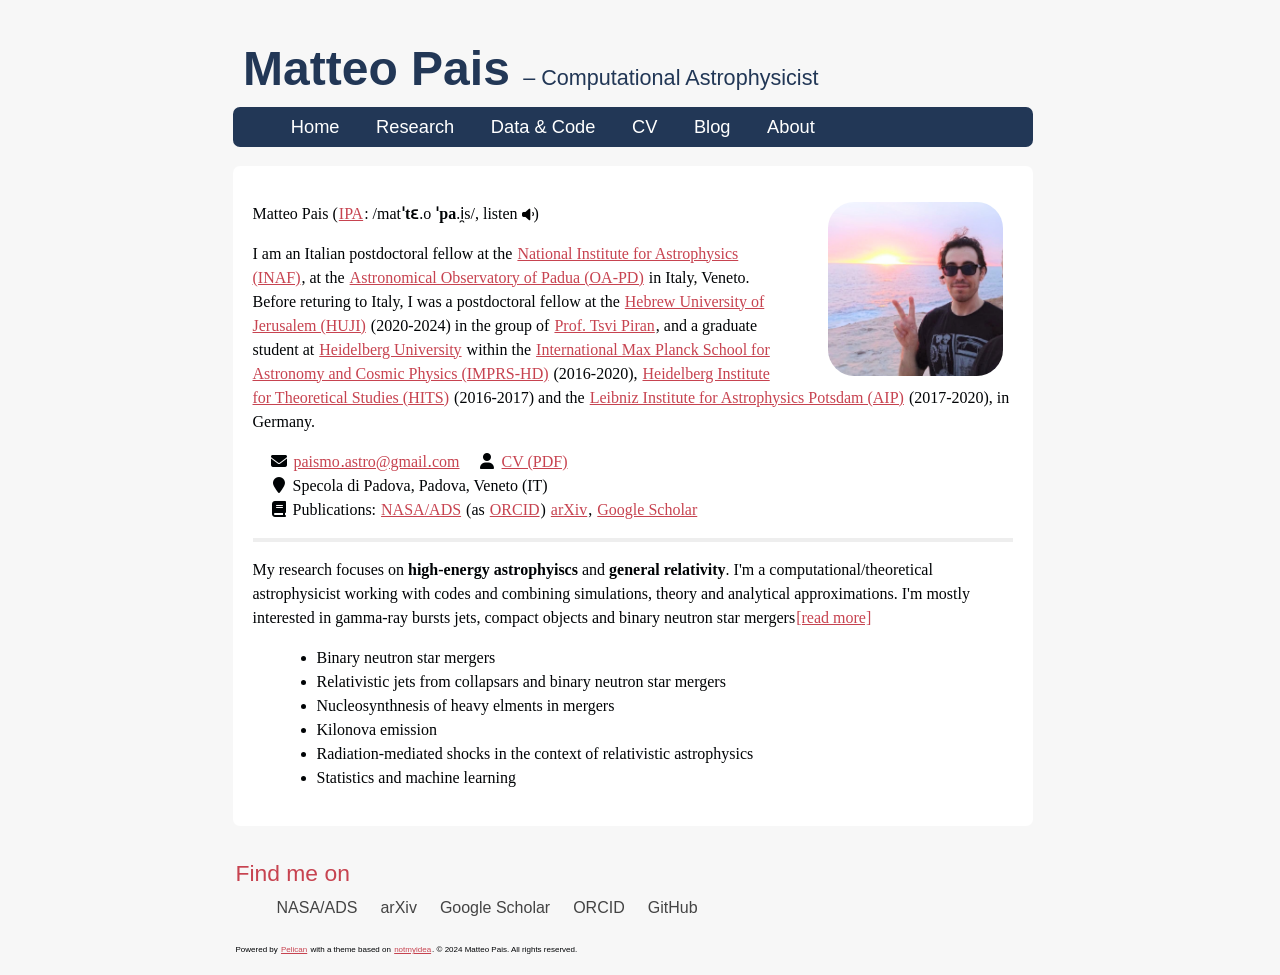
==== index.html @ 0a8ade3f "Update index.html" ====
<!DOCTYPE html>
<html lang="en">
<head>
        <meta charset="utf-8" />
        <meta name="viewport" content="width=device-width, initial-scale=1.0" />
        <meta name="generator" content="Pelican" />
        <meta name="title" content="Matteo Pais" />
        <meta name="description" content="Matteo Pais – Computational Astrophysicist" />
        <meta name="og:site_name" content="Matteo Pais" />
        <meta name="og:title" content="Matteo Pais" />
        <meta name="og:description" content="Computational Astrophysicist" />
        <meta name="og:image" content="/images/profile.jpg" />
        <meta name="og:url" content="https://metatapios.github.io/" />
        <link rel="stylesheet" href="main.css" />
</head>

<body id="index" class="home">
        <header id="banner" class="body">
                <h1><a href="/">Matteo Pais <strong>– Computational Astrophysicist</strong></a></h1>
                <nav><ul>
                    <li><a href="/">Home</a></li>
                    <li><a href="/research">Research</a></li>
                    <li><a href="/data-code">Data & Code</a></li>
                    <li><a href="/cv">CV</a></li>
                    <li><a href="/archives">Blog</a></li>
                    <li><a href="/personal">About</a></li>
                </ul></nav>
        </header><!-- /#banner -->
<section id="content" class="body">
    <!-- <h1 class="entry-title">Matteo Pais' Homepage</h1> -->
    
    <p><img alt="Photo" src="me.jpg" width="23%" style="float:right;margin-left:40px;margin-right:10px;border-radius:15%;"></p>
<script>
function playMusic(){
  var music = new Audio('matteo.mp3');
  music.play();
}
</script>

<p>Matteo Pais (<a href="https://en.wikipedia.org/wiki/International_Phonetic_Alphabet">IPA</a>: /mat<strong>ˈtɛ</strong>.o <strong>ˈpa</strong>.i̯s/, listen <button onclick=playMusic() style="padding:0;border:none;background-color:transparent;"><i class="fa-solid fa-volume-low"></i></button>) </p>
<p>I am an Italian postdoctoral fellow at the <a href="https://www.inaf.it/">National Institute for Astrophysics (INAF)</a>, at the <a href="https://www.oapd.inaf.it/">Astronomical Observatory of Padua (OA-PD)</a>
in Italy, Veneto.
Before returing to Italy, I was a postdoctoral fellow at the <a href="https://phys.huji.ac.il/astrophysics-and-relativity">Hebrew University of Jerusalem (HUJI)</a> (2020-2024) in the group of <a href=https://tsvipiran.huji.ac.il/jtf-grbs-and-life>Prof. Tsvi Piran</a>,
and a graduate student at <a href="https://www.uni-heidelberg.de/en">Heidelberg University</a> within the <a href="https://www.imprs-hd.mpg.de/">International Max Planck School for Astronomy and Cosmic Physics (IMPRS-HD)</a> (2016-2020), 
<a href="https://www.h-its.org/">Heidelberg Institute for Theoretical Studies (HITS)</a> (2016-2017) and the <a href="https://www.aip.de/en">Leibniz Institute for Astrophysics Potsdam (AIP)</a> (2017-2020), in Germany.</p>
<p style="margin-left:1em"><i class="fa-solid fa-fw fa-envelope"></i>
    <a href="mailto:paismo&#x2024;astro&#x40;gmail&#x2024;com">paismo&#x2024;astro&#x40;gmail&#x2024;com</a> &ensp;
<i class="fa-solid fa-fw fa-user"></i> <a href="files/CV.pdf">CV (PDF)</a> <br>
<i class="fa-solid fa-fw fa-map-marker"></i>
    Specola di Padova, Padova, Veneto (IT) <br>
<i class="fa-solid fa-fw fa-book"></i>
    Publications:
      <a href="https://ui.adsabs.harvard.edu/search/fq=%7B!type%3Daqp%20v%3D%24fq_database%7D&fq_database=(database%3Aastronomy%20OR%20database%3Aphysics)&p_=0&q=%3Dauthor%3A%22Pais%2C%20Matteo%22%20OR%20%3Dauthor%3A%22Pais%2C%20M%22%20year%3A2018-&sort=date%20desc%2C%20bibcode%20desc">NASA/ADS</a>
      (as <a href="https://ui.adsabs.harvard.edu/search/p_=0&q=orcid%3A0000-0002-4243-3889&sort=date%20desc%2C%20bibcode%20desc">ORCID</a>)
      <a href="https://arxiv.org/search/?query=matteo+pais&searchtype=all&source=header">arXiv</a>, 
      <a href="https://scholar.google.it/citations?user=K6QO73EAAAAJ&hl=en&oi=ao">Google Scholar</a></p>
<hr>
<p>My research focuses on <strong>high-energy astrophyiscs</strong> and <strong>general relativity</strong>.
    I'm a computational/theoretical astrophysicist working with codes and combining simulations, theory and analytical approximations. 
    I'm mostly interested in gamma-ray bursts jets, compact objects and binary neutron star mergers<a href="/research">[read more]</a></p>
<ul class="compact">
  <li> Binary neutron star mergers </li>
  <li> Relativistic jets from collapsars and binary neutron star mergers</li>
  <li> Nucleosynthnesis of heavy elments in mergers </li> 
  <li> Kilonova emission </li> 
  <li> Radiation-mediated shocks in the context of relativistic astrophysics </li>
  <li> Statistics and machine learning </li>
</ul>

<p><link rel="stylesheet" href="https://cdnjs.cloudflare.com/ajax/libs/font-awesome/6.1.1/css/all.min.css" integrity="sha512-KfkfwYDsLkIlwQp6LFnl8zNdLGxu9YAA1QvwINks4PhcElQSvqcyVLLD9aMhXd13uQjoXtEKNosOWaZqXgel0g==" crossorigin="anonymous" referrerpolicy="no-referrer" /></p>
</section>
        <section id="extras" class="body">
                <div class="blogroll">
                        <h2>Find me on</h2>
                        <ul>
                            <li><a href="https://ui.adsabs.harvard.edu/search/fq=%7B!type%3Daqp%20v%3D%24fq_database%7D&fq_database=(database%3Aastronomy%20OR%20database%3Aphysics)&p_=0&q=%3Dauthor%3A%22Pais%2C%20Matteo%22%20OR%20%3Dauthor%3A%22Pais%2C%20M%22%20year%3A2018-&sort=date%20desc%2C%20bibcode%20desc">NASA/ADS</a></li>
                            <li><a href="https://ui.adsabs.harvard.edu/search/p_=0&q=orcid%3A0000-0002-4243-3889&sort=date%20desc%2C%20bibcode%20desc">arXiv</a></li>
                            <li><a href="https://scholar.google.it/citations?user=K6QO73EAAAAJ&hl=en&oi=ao">Google Scholar</a></li>
                            <li><a href="https://orcid.org/0000-0002-4243-3889">ORCID</a></li>
                            <li><a href="https://github.com/metatapios">GitHub</a></li>
                        </ul>
                </div><!-- /.blogroll -->
        </section><!-- /#extras -->

        <footer id="contentinfo" class="body">
                <address id="about" class="vcard body">
                Powered by <a href="https://getpelican.com/">Pelican</a> with a theme based on <a href="https://www.smashingmagazine.com/2009/08/designing-a-html-5-layout-from-scratch/">notmyidea</a>.
                &copy; 2024 Matteo Pais. All rights reserved.
                </address><!-- /#about -->

        </footer><!-- /#contentinfo -->

    <script type="text/javascript">
    (function(i,s,o,g,r,a,m){i['GoogleAnalyticsObject']=r;i[r]=i[r]||function(){
    (i[r].q=i[r].q||[]).push(arguments)},i[r].l=1*new Date();a=s.createElement(o),
    m=s.getElementsByTagName(o)[0];a.async=1;a.src=g;m.parentNode.insertBefore(a,m)
    })(window,document,'script','https://www.google-analytics.com/analytics.js','ga');

    ga('create', 'G-FQSKMZWFDB', 'auto');
    ga('send', 'pageview');
    </script>
</body>
</html>
---- main.css ----
/*
	Name: Smashing HTML5
	Date: July 2009
	Description: Sample layout for HTML5 and CSS3 goodness.
	Version: 1.0
	License: MIT <https://opensource.org/licenses/MIT>
	Licensed by: Smashing Media GmbH <https://www.smashingmagazine.com/>
	Original author: Enrique Ramírez <http://enrique-ramirez.com/>
*/

/* Imports */
@import url("reset.css");
@import url("pygment.css");
@import url("typogrify.css");
@import url("fonts.css");

/***** Global *****/

html {
  overflow-y: scroll; 
  scrollbar-gutter: stable; 
  /* width: 100vw; */
  /* https://stackoverflow.com/a/18548518/2144720 */
}

/* Body */
body {
    background-color: #f7f7f7;
    background-image: url("../images/penrose.jpg");  
    background-size: 1200px;
    color: #000305;
    font-size: 100%; /* Base font size: 14px */
    font-family: 'Open Sans', Arial, sans-serif;
    line-height: 1.5;    
    margin: 0;
    padding: 0;
    text-align: left;
}

/* Headings */
h1 {font-size: 2em }
h2 {font-size: 1.571em}	/* 22px */
h3 {font-size: 1.429em}	/* 20px */
h4 {font-size: 1.286em}	/* 18px */
h5 {font-size: 1.143em}	/* 16px */
h6 {font-size: 1em}		/* 14px */

h1, h2, h3, h4, h5, h6 {
	font-weight: 400;
	line-height: 1.1;
	margin-bottom: .6em;
    font-family: 'Yanone Kaffeesatz', arial, serif;
}

h3, h4, h5, h6 { margin-top: .8em; }

hr { border: 2px solid #EEEEEE; }

/* Anchors */
a {outline: 0;}
a img {border: 0px; text-decoration: none;}
a:link, a:visited {
	color: #C74350;
	padding: 0 1px;
	text-decoration: underline;
}
a:hover, a:active {
	background-color: #C74350;
	color: #fff;
	text-decoration: none;
	text-shadow: 1px 1px 1px #333;
}

h1 a:hover {
    background-color: inherit
}

/* Paragraphs */
div.line-block,
p { margin-top: 1em;
    margin-bottom: 1em;}

strong, b {font-weight: bold;}
em, i {font-style: italic;}

/* Lists */
ul {
	list-style: outside disc;
	margin: 0em 0 0 1.5em;
}

ol {
	list-style: outside decimal;
	margin: 0em 0 0 1.5em;
}

li { margin-top: 0.5em;
     margin-bottom: 1em; }

.compact {
	/*margin-top: -1em;*/
	/*margin-bottom: -1em;*/
}
.compact > li {
	margin-top: 0;
	margin-bottom: 0;
}
li ul {
	margin-top: -1em;
	/*margin-bottom: -1em;*/
}
li ol {
	margin-top: -1em;
	/*margin-bottom: -1em;*/
}
li li {
	margin-top: 0;
	margin-bottom: 0;
}

.post-info {
    float:right;
    margin:10px;
    padding:5px;
}

.post-info p{
    margin-top: 1px;
    margin-bottom: 1px;
}

.readmore { float: right }

dl {margin: 0 0 1.5em 0;}
dt {font-weight: bold;}
dd {margin-left: 1.5em;}

pre{background-color:  rgb(238, 238, 238); padding: 10px; margin: 10px; overflow: auto;}

/* Quotes */
blockquote {
    margin: 20px;
    font-style: italic;
}
cite {}

q {}

div.note {
   float: right;
   margin: 5px;
   font-size: 85%;
   max-width: 300px;
}

/* Tables */
table {margin: .5em auto 1.5em auto; width: 98%;}

	/* Thead */
	thead th {padding: .5em .4em; text-align: left;}
	thead td {}

	/* Tbody */
	tbody td {padding: .5em .4em;}
	tbody th {}

	tbody .alt td {}
	tbody .alt th {}

	/* Tfoot */
	tfoot th {}
	tfoot td {}

/* HTML5 tags */
header, section, footer,
aside, nav, article, figure {
	display: block;
}

/***** Layout *****/
.body {clear: both; margin: 0 auto; max-width: 800px;}
img { max-width: 100%; }
img.right, figure.right, div.figure.align-right {
    float: right;
    margin: 0 0 2em 2em;
}
img.left, figure.left, div.figure.align-left {
    float: left;
    margin: 0 2em 2em 0;
}

/* .rst support */
div.figure img, figure img {  /* to fill figure exactly */
    max-width: 100%;
}
div.figure p.caption, figure p.caption { /* margin provided by figure */
    margin-top: 0;
    margin-bottom: 0;
}

/*
	Header
*****************/
#banner {
	margin: 0 auto;
	padding: 0.8em 0 0 0;
}

	/* Banner */
	#banner h1 {
		font-size: 3em;
		line-height: 1.0;
		margin-bottom: .3em;
	}

	#banner h1 a:link, #banner h1 a:visited {
		color: #223756;
		display: block;
		font-weight: bold;
		margin: 0 0 0 .2em;
		text-decoration: none;
	}
	#banner h1 a:hover, #banner h1 a:active {
		background: none;
		color: #C74350;
		text-shadow: none;
	}

	#banner h1 strong {font-size: 0.45em; font-weight: normal;}

	/* Main Nav */
	#banner nav {
		background: #223756;
		font-size: 1.143em;
		overflow: auto;
		line-height: 30px;
		margin: 0 auto 1em auto;
		padding: 0;
		text-align: center;
		max-width: 800px;

		border-radius: 7px;
		-moz-border-radius: 7px;
		-webkit-border-radius: 7px;
	}

	#banner nav ul {list-style: none; margin: 0 auto; max-width: 800px;}
	#banner nav li {float: left; display: inline; margin: 0;}

	#banner nav a:link, #banner nav a:visited {
		color: #fff;
		display: inline-block;
		height: 30px;
		padding: 5px 1em;
		text-decoration: none;
	}
	#banner nav a:hover, #banner nav a:active,
	#banner nav .active a:link, #banner nav .active a:visited {
		background: #C74451;
		color: #fff;
		text-shadow: none !important;
	}

	#banner nav li:first-child a {
		border-top-left-radius: 5px;
		-moz-border-radius-topleft: 5px;
		-webkit-border-top-left-radius: 5px;

		border-bottom-left-radius: 5px;
		-moz-border-radius-bottomleft: 5px;
		-webkit-border-bottom-left-radius: 5px;
	}

/*
	Featured
*****************/
#featured {
	background: #fff;
	margin-bottom: 1em;
	overflow: hidden;
	padding: 20px;
	max-width: 760px;

	border-radius: 10px;
	-moz-border-radius: 10px;
	-webkit-border-radius: 10px;
}

#featured figure {
	border: 2px solid #eee;
	float: right;
	margin: 0.786em 2em 0 5em;
	max-width: 248px;
}
#featured figure img {display: block; float: right;}

#featured h2 {color: #C74451; font-size: 1.714em; margin-bottom: 0.333em;}
#featured h3 {font-size: 1.429em; margin-bottom: .5em;}

#featured h3 a:link, #featured h3 a:visited {color: #000305; text-decoration: none;}
#featured h3 a:hover, #featured h3 a:active {color: #fff;}

/*
	Body
*****************/
#content {
	background: #fff;
	margin-bottom: 1em;
	overflow: hidden;
	padding: 20px 20px;
	max-width: 760px;

	border-radius: 7px;
	-moz-border-radius: 7px;
	-webkit-border-radius: 7px;
}

/*
	Extras
*****************/
#extras {margin: 0 auto 1em auto; overflow: hidden;}

#extras ul {list-style: none; margin: 0;}
/*#extras li {border-bottom: 1px solid #fff;}*/
#extras h2 {
	color: #C74350;
	font-size: 1.429em;
	margin-bottom: .25em;
	padding: 0 3px;
}

#extras a:link, #extras a:visited {
	color: #444;
	display: block;
	/*border-bottom: 1px solid #F4E3E3;*/
	text-decoration: none;
	padding: .3em .25em;
}

#extras a:hover, #extras a:active {color: #fff;}

	/* Blogroll */
	#extras .blogroll {
		float: left;
		max-width: 100%;
	}

	#extras .blogroll li {float: left; margin: 0 15px 0 0; max-width: 185px;}

	/* Social */
	#extras .social {
		float: right;
		max-width: 175px;
	}

	#extras div[class='social'] a {
		background-repeat: no-repeat;
		background-position: 3px 6px;
		padding-left: 25px;
	}

		/* Icons */
		.social a[href*='about.me'] {background-image: url('../images/icons/aboutme.png');}
		.social a[href*='bitbucket.org'] {background-image: url('../images/icons/bitbucket.png');}
		.social a[href*='delicious.com'] {background-image: url('../images/icons/delicious.png');}
		.social a[href*='facebook.com'] {background-image: url('../images/icons/facebook.png');}
		.social a[href*='gitorious.org'] {background-image: url('../images/icons/gitorious.png');}
		.social a[href*='github.com'],
		.social a[href*='git.io'] {
			background-image: url('../images/icons/github.png');
			background-size: 16px 16px;
		}
		.social a[href*='gittip.com'] {background-image: url('../images/icons/gittip.png');}
		.social a[href*='plus.google.com'] {background-image: url('../images/icons/google-plus.png');}
		.social a[href*='groups.google.com'] {background-image: url('../images/icons/google-groups.png');}
		.social a[href*='news.ycombinator.com'],
		.social a[href*='hackernewsers.com'] {background-image: url('../images/icons/hackernews.png');}
		.social a[href*='last.fm'], .social a[href*='lastfm.'] {background-image: url('../images/icons/lastfm.png');}
		.social a[href*='linkedin.com'] {background-image: url('../images/icons/linkedin.png');}
		.social a[href*='reddit.com'] {background-image: url('../images/icons/reddit.png');}
		.social a[type$='atom+xml'], .social a[type$='rss+xml'] {background-image: url('../images/icons/rss.png');}
		.social a[href*='slideshare.net'] {background-image: url('../images/icons/slideshare.png');}
		.social a[href*='speakerdeck.com'] {background-image: url('../images/icons/speakerdeck.png');}
		.social a[href*='stackoverflow.com'] {background-image: url('../images/icons/stackoverflow.png');}
		.social a[href*='twitter.com'] {background-image: url('../images/icons/twitter.png');}
		.social a[href*='vimeo.com'] {background-image: url('../images/icons/vimeo.png');}
		.social a[href*='youtube.com'] {background-image: url('../images/icons/youtube.png');}

/*
	About
*****************/
#about {
	background-color: transparent;
	font-style: normal;
	font-size: 50%;
	margin-bottom: 1em;
	overflow: hidden;
	padding: 3px;
	text-align: left;
	max-width: 100%;

	/*border-radius: 10px;*/
	/*-moz-border-radius: 10px;*/
	/*-webkit-border-radius: 10px;*/
}

#about .primary {float: left; max-width: 165px;}
#about .primary strong {color: #C64350; display: block; font-size: 1.286em;}
#about .photo {float: left; margin: 5px 20px;}

#about .url:link, #about .url:visited {text-decoration: none;}

#about .bio {float: right; max-width: 500px;}

/*
	Footer
*****************/
#contentinfo {padding-bottom: 0.5em; text-align: right;}

/***** Sections *****/
/* Blog */
.hentry {
	display: block;
	clear: both;
	border-top: 1px solid #eee;
	padding: 1.5em 0;
}
li:first-child .hentry, #content > .hentry {border: 0; margin: 0;}
#content > .hentry {padding: 1em 0;}
.hentry img{display : none ;}
.entry-title {font-size: 2em; margin-bottom: .6em; margin-top: 0;}
.entry-title a:link, .entry-title a:visited {text-decoration: none; color: #333;}
.entry-title a:visited {background-color: #fff;}

.hentry .post-info * {font-style: normal;}

	/* Content */
	.hentry footer {margin-bottom: 2em;}
	.hentry footer address {display: inline;}
	#posts-list footer address {display: block;}

	/* Blog Index */
	#posts-list {list-style: none; margin: 0;}
	#posts-list .hentry {padding-left: 10px; position: relative;}

	#posts-list footer {
		left: 10px;
		position: relative;
        float: left;
		top: 0.5em;
		max-width: 190px;
	}

	/* About the Author */
	#about-author {
		background: #f9f9f9;
		clear: both;
		font-style: normal;
		margin: 2em 0;
		padding: 10px 20px 15px 20px;

		border-radius: 5px;
		-moz-border-radius: 5px;
		-webkit-border-radius: 5px;
	}

	#about-author strong {
		color: #C64350;
		clear: both;
		display: block;
		font-size: 1.429em;
	}

	#about-author .photo {border: 1px solid #ddd; float: left; margin: 5px 1em 0 0;}

	/* Comments */
	#comments-list {list-style: none; margin: 0 1em;}
	#comments-list blockquote {
		background: #f8f8f8;
		clear: both;
		font-style: normal;
		margin: 0;
		padding: 15px 20px;

		border-radius: 5px;
		-moz-border-radius: 5px;
		-webkit-border-radius: 5px;
	}
	#comments-list footer {color: #888; padding: .5em 1em 0 0; text-align: right;}

	#comments-list li:nth-child(2n) blockquote {background: #F5f5f5;}

	/* Add a Comment */
	#add-comment label {clear: left; float: left; text-align: left; max-width: 150px;}
	#add-comment input[type='text'],
	#add-comment input[type='email'],
	#add-comment input[type='url'] {float: left; max-width: 200px;}

	#add-comment textarea {float: left; height: 150px; max-width: 495px;}

	#add-comment p.req {clear: both; margin: 0 .5em 1em 0; text-align: right;}

	#add-comment input[type='submit'] {float: right; margin: 0 .5em;}
	#add-comment * {margin-bottom: .5em;}


/*my ticks*/
#content, #featured, .paper { 
    font-family: Georgia,Cambria,"Times New Roman",Times,serif;
}
.paper {padding:0; border:none; background-color:transparent; font-size:100%; color:#696969}
thead th {font-weight:normal; visibility: collapse; display:none;}

/*.toc {margin-top: -1em;}*/
/*.toc li:first-child {display: none;}*/
/*.toc li {margin: 1px;}*/
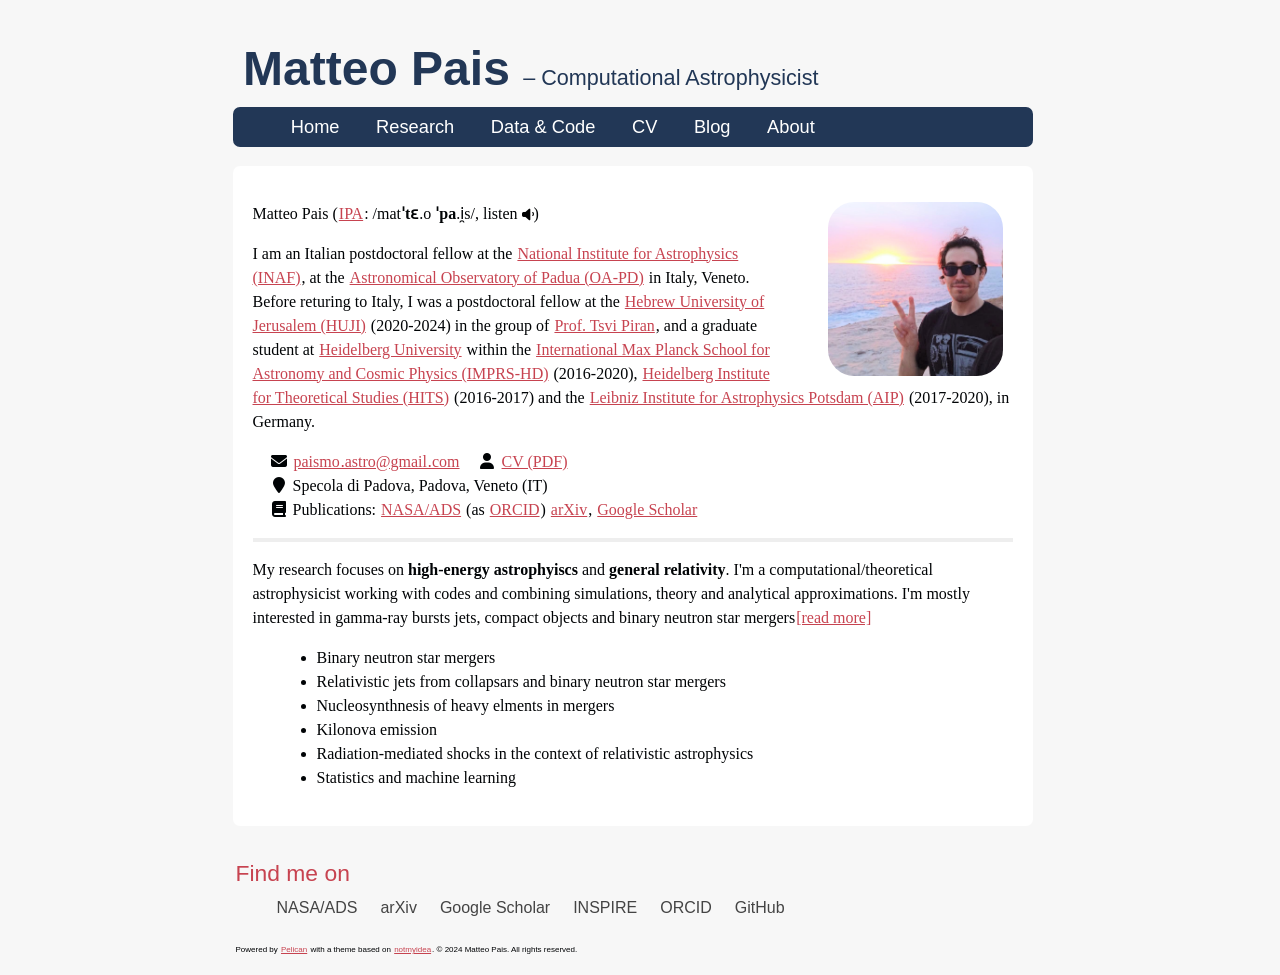
==== commit bbf32fec: "new sections" ====
--- a/index.html
+++ b/index.html
@@ -76,6 +76,7 @@
                             <li><a href="https://ui.adsabs.harvard.edu/search/fq=%7B!type%3Daqp%20v%3D%24fq_database%7D&fq_database=(database%3Aastronomy%20OR%20database%3Aphysics)&p_=0&q=%3Dauthor%3A%22Pais%2C%20Matteo%22%20OR%20%3Dauthor%3A%22Pais%2C%20M%22%20year%3A2018-&sort=date%20desc%2C%20bibcode%20desc">NASA/ADS</a></li>
                             <li><a href="https://ui.adsabs.harvard.edu/search/p_=0&q=orcid%3A0000-0002-4243-3889&sort=date%20desc%2C%20bibcode%20desc">arXiv</a></li>
                             <li><a href="https://scholar.google.it/citations?user=K6QO73EAAAAJ&hl=en&oi=ao">Google Scholar</a></li>
+                            <li><a href="https://inspirehep.net/authors/1820565">INSPIRE</a></li>
                             <li><a href="https://orcid.org/0000-0002-4243-3889">ORCID</a></li>
                             <li><a href="https://github.com/metatapios">GitHub</a></li>
                         </ul>
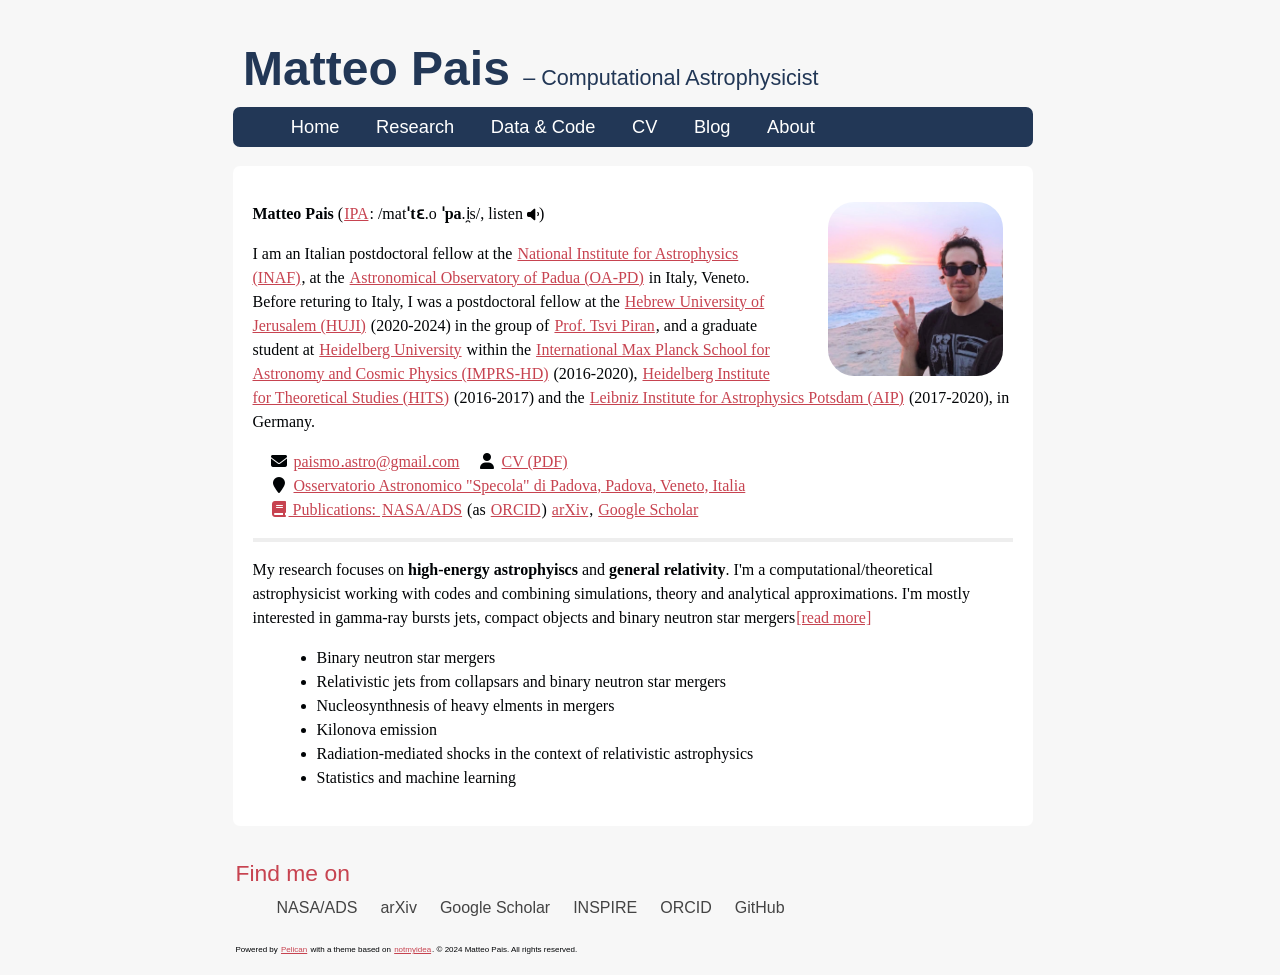
==== commit c1b5ea19: "Update index.html" ====
--- a/index.html
+++ b/index.html
@@ -37,7 +37,7 @@
 }
 </script>
 
-<p>Matteo Pais (<a href="https://en.wikipedia.org/wiki/International_Phonetic_Alphabet">IPA</a>: /mat<strong>ˈtɛ</strong>.o <strong>ˈpa</strong>.i̯s/, listen <button onclick=playMusic() style="padding:0;border:none;background-color:transparent;"><i class="fa-solid fa-volume-low"></i></button>) </p>
+<p><strong> Matteo Pais </strong> (<a href="https://en.wikipedia.org/wiki/International_Phonetic_Alphabet">IPA</a>: /mat<strong>ˈtɛ</strong>.o <strong>ˈpa</strong>.i̯s/, listen <button onclick=playMusic() style="padding:0;border:none;background-color:transparent;"><i class="fa-solid fa-volume-low"></i></button>) </p>
 <p>I am an Italian postdoctoral fellow at the <a href="https://www.inaf.it/">National Institute for Astrophysics (INAF)</a>, at the <a href="https://www.oapd.inaf.it/">Astronomical Observatory of Padua (OA-PD)</a>
 in Italy, Veneto.
 Before returing to Italy, I was a postdoctoral fellow at the <a href="https://phys.huji.ac.il/astrophysics-and-relativity">Hebrew University of Jerusalem (HUJI)</a> (2020-2024) in the group of <a href=https://tsvipiran.huji.ac.il/jtf-grbs-and-life>Prof. Tsvi Piran</a>,
@@ -47,7 +47,7 @@
     <a href="mailto:paismo&#x2024;astro&#x40;gmail&#x2024;com">paismo&#x2024;astro&#x40;gmail&#x2024;com</a> &ensp;
 <i class="fa-solid fa-fw fa-user"></i> <a href="files/CV.pdf">CV (PDF)</a> <br>
 <i class="fa-solid fa-fw fa-map-marker"></i>
-    Specola di Padova, Padova, Veneto (IT) <br>
+    <a href="https://www.google.com/maps/place/INAF-Osservatorio+Astronomico+di+Padova/@45.4021858,11.8685009,19.98z/data=!4m14!1m7!3m6!1s0x477eda4c5ec01deb:0x6060bb3ad045c1ca!2sMuseo+La+Specola,+il+museo+dell'Osservatorio+Astronomico+di+Padova!8m2!3d45.4019726!4d11.8685269!16s%2Fg%2F1222z6k8!3m5!1s0x477edb23f11ec28b:0x144147da8a52843b!8m2!3d45.40192!4d11.8685942!16s%2Fg%2F11krnmrlbb?entry=ttu&g_ep=EgoyMDI0MDkxOC4xIKXMDSoASAFQAw%3D%3D">Osservatorio Astronomico "Specola" di Padova, Padova, Veneto, Italia <br>
 <i class="fa-solid fa-fw fa-book"></i>
     Publications:
       <a href="https://ui.adsabs.harvard.edu/search/fq=%7B!type%3Daqp%20v%3D%24fq_database%7D&fq_database=(database%3Aastronomy%20OR%20database%3Aphysics)&p_=0&q=%3Dauthor%3A%22Pais%2C%20Matteo%22%20OR%20%3Dauthor%3A%22Pais%2C%20M%22%20year%3A2018-&sort=date%20desc%2C%20bibcode%20desc">NASA/ADS</a>
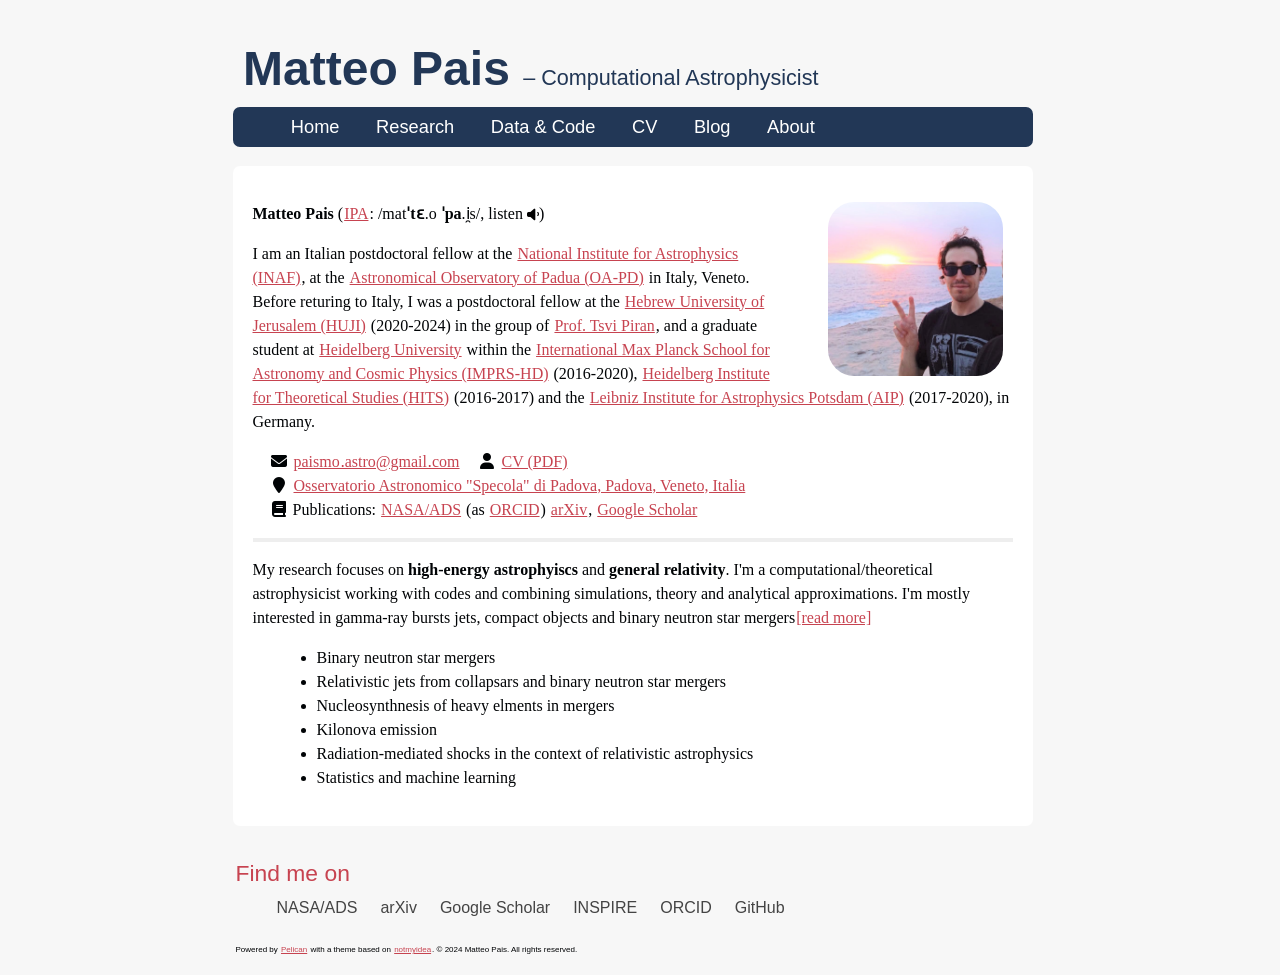
==== commit cabb8591: "Update index.html" ====
--- a/index.html
+++ b/index.html
@@ -47,7 +47,7 @@
     <a href="mailto:paismo&#x2024;astro&#x40;gmail&#x2024;com">paismo&#x2024;astro&#x40;gmail&#x2024;com</a> &ensp;
 <i class="fa-solid fa-fw fa-user"></i> <a href="files/CV.pdf">CV (PDF)</a> <br>
 <i class="fa-solid fa-fw fa-map-marker"></i>
-    <a href="https://www.google.com/maps/place/INAF-Osservatorio+Astronomico+di+Padova/@45.4021858,11.8685009,19.98z/data=!4m14!1m7!3m6!1s0x477eda4c5ec01deb:0x6060bb3ad045c1ca!2sMuseo+La+Specola,+il+museo+dell'Osservatorio+Astronomico+di+Padova!8m2!3d45.4019726!4d11.8685269!16s%2Fg%2F1222z6k8!3m5!1s0x477edb23f11ec28b:0x144147da8a52843b!8m2!3d45.40192!4d11.8685942!16s%2Fg%2F11krnmrlbb?entry=ttu&g_ep=EgoyMDI0MDkxOC4xIKXMDSoASAFQAw%3D%3D">Osservatorio Astronomico "Specola" di Padova, Padova, Veneto, Italia <br>
+    <a href="https://www.google.com/maps/place/INAF-Osservatorio+Astronomico+di+Padova/@45.4021858,11.8685009,19.98z/data=!4m14!1m7!3m6!1s0x477eda4c5ec01deb:0x6060bb3ad045c1ca!2sMuseo+La+Specola,+il+museo+dell'Osservatorio+Astronomico+di+Padova!8m2!3d45.4019726!4d11.8685269!16s%2Fg%2F1222z6k8!3m5!1s0x477edb23f11ec28b:0x144147da8a52843b!8m2!3d45.40192!4d11.8685942!16s%2Fg%2F11krnmrlbb?entry=ttu&g_ep=EgoyMDI0MDkxOC4xIKXMDSoASAFQAw%3D%3D">Osservatorio Astronomico "Specola" di Padova, Padova, Veneto, Italia</a> <br>
 <i class="fa-solid fa-fw fa-book"></i>
     Publications:
       <a href="https://ui.adsabs.harvard.edu/search/fq=%7B!type%3Daqp%20v%3D%24fq_database%7D&fq_database=(database%3Aastronomy%20OR%20database%3Aphysics)&p_=0&q=%3Dauthor%3A%22Pais%2C%20Matteo%22%20OR%20%3Dauthor%3A%22Pais%2C%20M%22%20year%3A2018-&sort=date%20desc%2C%20bibcode%20desc">NASA/ADS</a>
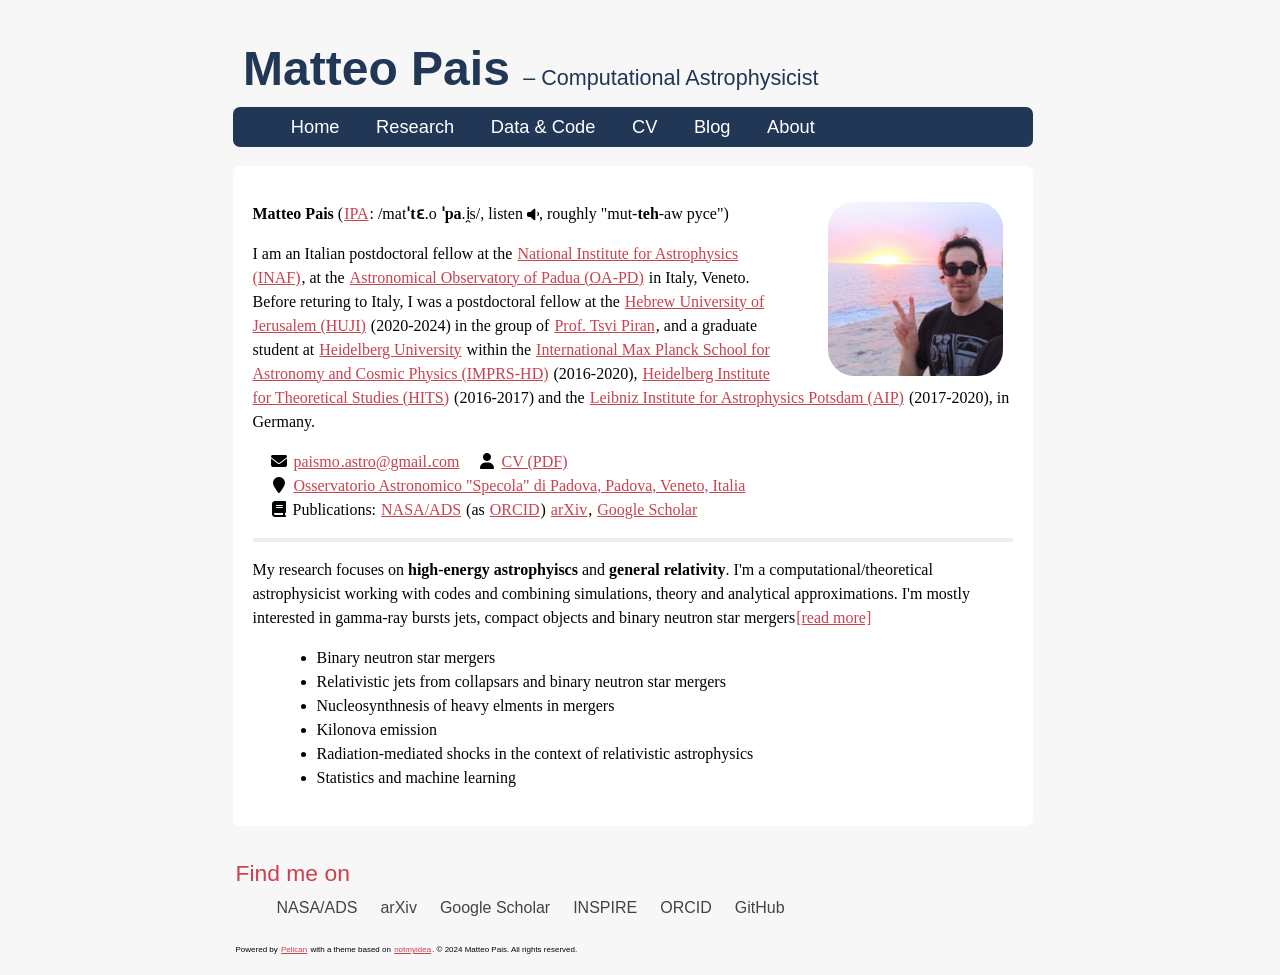
==== commit eec5bff1: "Update index.html" ====
--- a/index.html
+++ b/index.html
@@ -37,7 +37,7 @@
 }
 </script>
 
-<p><strong> Matteo Pais </strong> (<a href="https://en.wikipedia.org/wiki/International_Phonetic_Alphabet">IPA</a>: /mat<strong>ˈtɛ</strong>.o <strong>ˈpa</strong>.i̯s/, listen <button onclick=playMusic() style="padding:0;border:none;background-color:transparent;"><i class="fa-solid fa-volume-low"></i></button>) </p>
+<p><strong> Matteo Pais </strong> (<a href="https://en.wikipedia.org/wiki/International_Phonetic_Alphabet">IPA</a>: /mat<strong>ˈtɛ</strong>.o <strong>ˈpa</strong>.i̯s/, listen <button onclick=playMusic() style="padding:0;border:none;background-color:transparent;"><i class="fa-solid fa-volume-low"></i></button>, roughly "mut-<strong>teh</strong>-aw pyce") </p>
 <p>I am an Italian postdoctoral fellow at the <a href="https://www.inaf.it/">National Institute for Astrophysics (INAF)</a>, at the <a href="https://www.oapd.inaf.it/">Astronomical Observatory of Padua (OA-PD)</a>
 in Italy, Veneto.
 Before returing to Italy, I was a postdoctoral fellow at the <a href="https://phys.huji.ac.il/astrophysics-and-relativity">Hebrew University of Jerusalem (HUJI)</a> (2020-2024) in the group of <a href=https://tsvipiran.huji.ac.il/jtf-grbs-and-life>Prof. Tsvi Piran</a>,
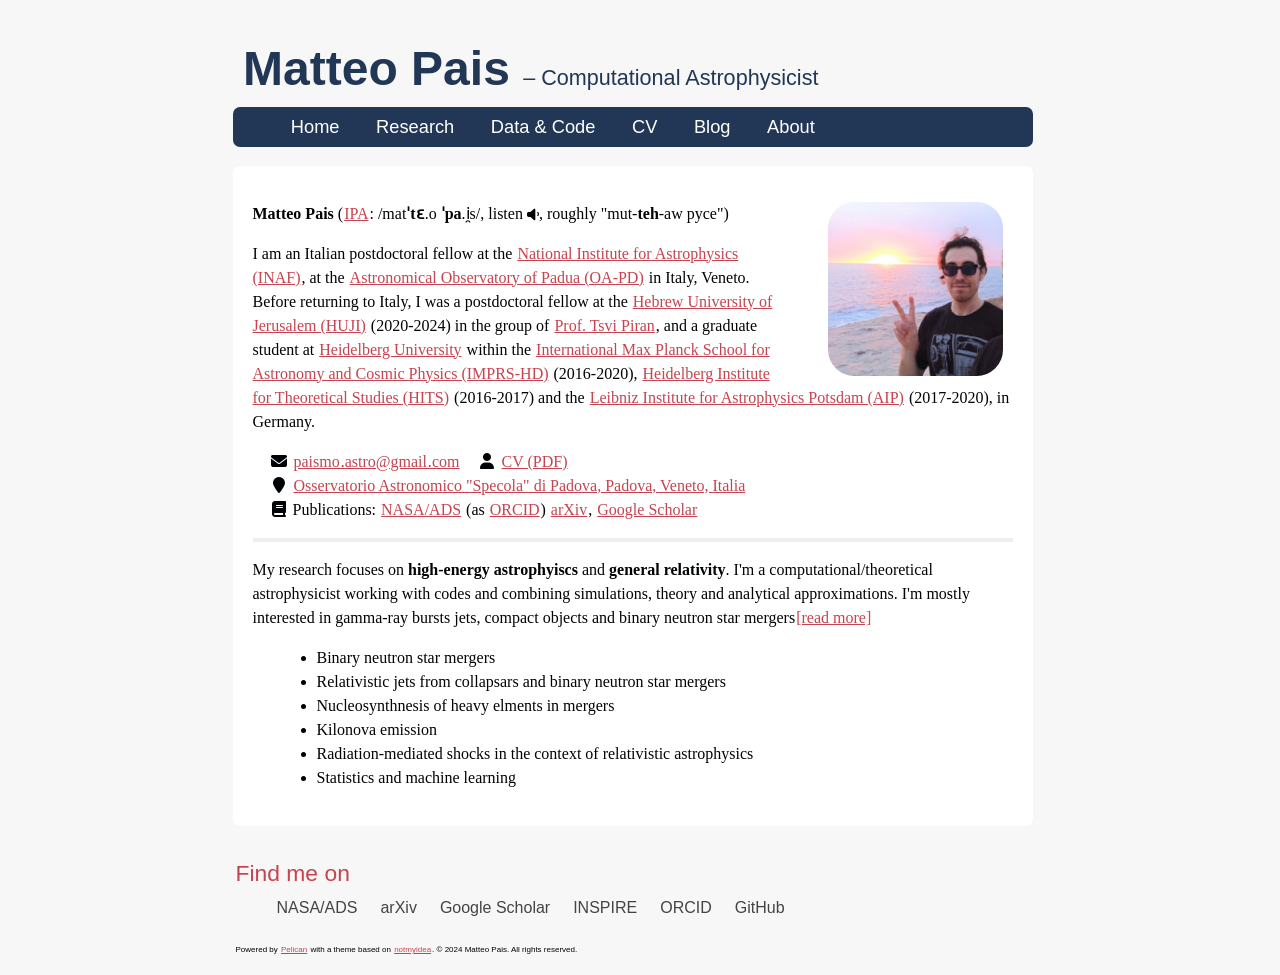
==== commit d3c8936e: "Update index.html" ====
--- a/index.html
+++ b/index.html
@@ -40,7 +40,7 @@
 <p><strong> Matteo Pais </strong> (<a href="https://en.wikipedia.org/wiki/International_Phonetic_Alphabet">IPA</a>: /mat<strong>ˈtɛ</strong>.o <strong>ˈpa</strong>.i̯s/, listen <button onclick=playMusic() style="padding:0;border:none;background-color:transparent;"><i class="fa-solid fa-volume-low"></i></button>, roughly "mut-<strong>teh</strong>-aw pyce") </p>
 <p>I am an Italian postdoctoral fellow at the <a href="https://www.inaf.it/">National Institute for Astrophysics (INAF)</a>, at the <a href="https://www.oapd.inaf.it/">Astronomical Observatory of Padua (OA-PD)</a>
 in Italy, Veneto.
-Before returing to Italy, I was a postdoctoral fellow at the <a href="https://phys.huji.ac.il/astrophysics-and-relativity">Hebrew University of Jerusalem (HUJI)</a> (2020-2024) in the group of <a href=https://tsvipiran.huji.ac.il/jtf-grbs-and-life>Prof. Tsvi Piran</a>,
+Before returning to Italy, I was a postdoctoral fellow at the <a href="https://phys.huji.ac.il/astrophysics-and-relativity">Hebrew University of Jerusalem (HUJI)</a> (2020-2024) in the group of <a href=https://tsvipiran.huji.ac.il/jtf-grbs-and-life>Prof. Tsvi Piran</a>,
 and a graduate student at <a href="https://www.uni-heidelberg.de/en">Heidelberg University</a> within the <a href="https://www.imprs-hd.mpg.de/">International Max Planck School for Astronomy and Cosmic Physics (IMPRS-HD)</a> (2016-2020), 
 <a href="https://www.h-its.org/">Heidelberg Institute for Theoretical Studies (HITS)</a> (2016-2017) and the <a href="https://www.aip.de/en">Leibniz Institute for Astrophysics Potsdam (AIP)</a> (2017-2020), in Germany.</p>
 <p style="margin-left:1em"><i class="fa-solid fa-fw fa-envelope"></i>
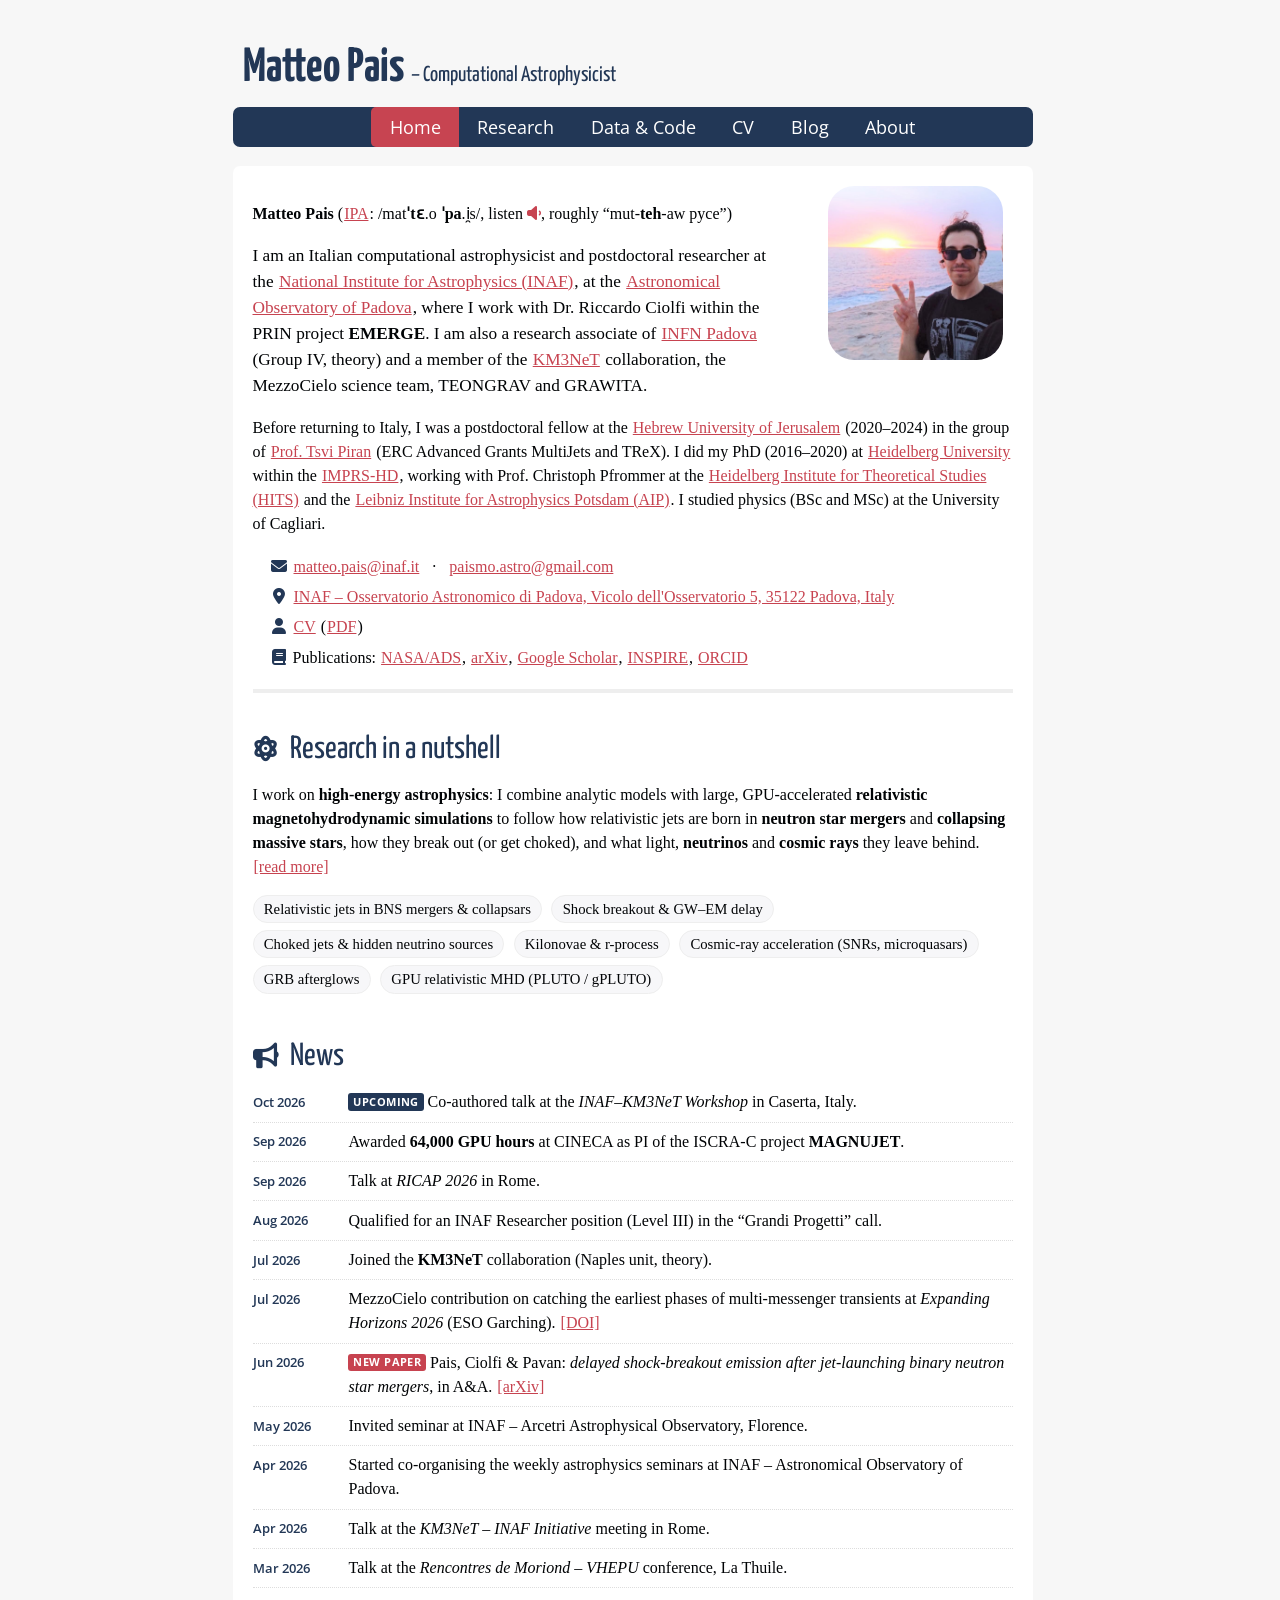
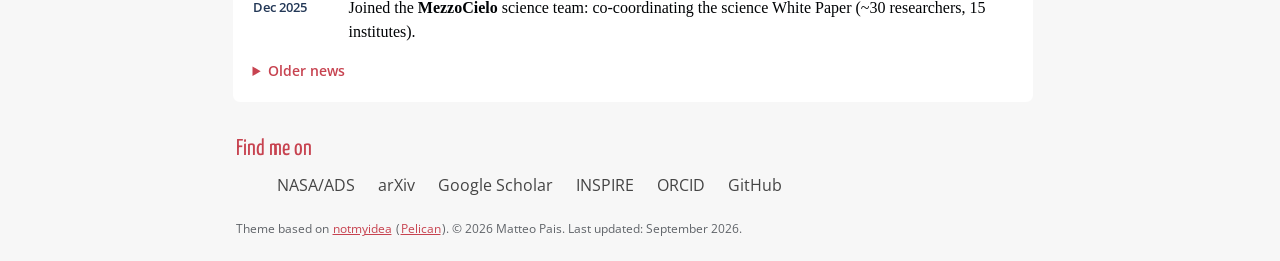
==== commit 7fea7e59: "Rewrite site: news, research, data & code, CV, blog, about - Home: updated bio (INAF-OAPd, INFN, KM3" ====
--- a/index.html
+++ b/index.html
@@ -1,104 +1,163 @@
 <!DOCTYPE html>
 <html lang="en">
 <head>
-        <meta charset="utf-8" />
-        <meta name="viewport" content="width=device-width, initial-scale=1.0" />
-        <meta name="generator" content="Pelican" />
-        <meta name="title" content="Matteo Pais" />
-        <meta name="description" content="Matteo Pais – Computational Astrophysicist" />
-        <meta name="og:site_name" content="Matteo Pais" />
-        <meta name="og:title" content="Matteo Pais" />
-        <meta name="og:description" content="Computational Astrophysicist" />
-        <meta name="og:image" content="/images/profile.jpg" />
-        <meta name="og:url" content="https://metatapios.github.io/" />
-        <link rel="stylesheet" href="main.css" />
+  <meta charset="utf-8" />
+  <meta name="viewport" content="width=device-width, initial-scale=1.0" />
+  <title>Matteo Pais – Computational Astrophysicist</title>
+  <meta name="description" content="Matteo Pais – computational astrophysicist at INAF, Astronomical Observatory of Padova: relativistic jets, neutron star mergers, GRBs, cosmic rays and neutrinos." />
+  <meta name="author" content="Matteo Pais" />
+  <meta property="og:site_name" content="Matteo Pais" />
+  <meta property="og:title" content="Matteo Pais – Computational Astrophysicist" />
+  <meta property="og:description" content="Matteo Pais – computational astrophysicist at INAF, Astronomical Observatory of Padova: relativistic jets, neutron star mergers, GRBs, cosmic rays and neutrinos." />
+  <meta property="og:image" content="https://metatapios.github.io/me.jpg" />
+  <meta property="og:url" content="https://metatapios.github.io/" />
+  <link rel="preconnect" href="https://fonts.googleapis.com" />
+  <link rel="preconnect" href="https://fonts.gstatic.com" crossorigin />
+  <link rel="stylesheet" href="https://fonts.googleapis.com/css2?family=Open+Sans:ital,wght@0,400;0,600;0,700;1,400&amp;family=Yanone+Kaffeesatz:wght@400;700&amp;display=swap" />
+  <link rel="stylesheet" href="https://cdnjs.cloudflare.com/ajax/libs/font-awesome/6.1.1/css/all.min.css" integrity="sha512-KfkfwYDsLkIlwQp6LFnl8zNdLGxu9YAA1QvwINks4PhcElQSvqcyVLLD9aMhXd13uQjoXtEKNosOWaZqXgel0g==" crossorigin="anonymous" referrerpolicy="no-referrer" />
+  <link rel="stylesheet" href="main.css" />
+  <link rel="stylesheet" href="site.css" />
+  <!-- Google Analytics (GA4) -->
+  <script async src="https://www.googletagmanager.com/gtag/js?id=G-FQSKMZWFDB"></script>
+  <script>
+    window.dataLayer = window.dataLayer || [];
+    function gtag(){dataLayer.push(arguments);}
+    gtag('js', new Date());
+    gtag('config', 'G-FQSKMZWFDB');
+  </script>
 </head>
 
 <body id="index" class="home">
-        <header id="banner" class="body">
-                <h1><a href="/">Matteo Pais <strong>– Computational Astrophysicist</strong></a></h1>
-                <nav><ul>
-                    <li><a href="/">Home</a></li>
-                    <li><a href="/research">Research</a></li>
-                    <li><a href="/data-code">Data & Code</a></li>
-                    <li><a href="/cv">CV</a></li>
-                    <li><a href="/archives">Blog</a></li>
-                    <li><a href="/personal">About</a></li>
-                </ul></nav>
-        </header><!-- /#banner -->
-<section id="content" class="body">
-    <!-- <h1 class="entry-title">Matteo Pais' Homepage</h1> -->
-    
-    <p><img alt="Photo" src="me.jpg" width="23%" style="float:right;margin-left:40px;margin-right:10px;border-radius:15%;"></p>
+  <header id="banner" class="body">
+    <h1><a href="index.html">Matteo Pais <strong>– Computational Astrophysicist</strong></a></h1>
+    <nav>
+      <ul>
+        <li class="active"><a href="index.html">Home</a></li>
+        <li><a href="research.html">Research</a></li>
+        <li><a href="data-code.html">Data &amp; Code</a></li>
+        <li><a href="cv.html">CV</a></li>
+        <li><a href="blog.html">Blog</a></li>
+        <li><a href="about.html">About</a></li>
+      </ul>
+    </nav>
+  </header><!-- /#banner -->
+
+  <section id="content" class="body">
+<img class="profile-photo" alt="Photo of Matteo Pais" src="me.jpg" />
 <script>
-function playMusic(){
-  var music = new Audio('matteo.mp3');
-  music.play();
-}
+  function playName() { new Audio('matteo.mp3').play(); }
 </script>
 
-<p><strong> Matteo Pais </strong> (<a href="https://en.wikipedia.org/wiki/International_Phonetic_Alphabet">IPA</a>: /mat<strong>ˈtɛ</strong>.o <strong>ˈpa</strong>.i̯s/, listen <button onclick=playMusic() style="padding:0;border:none;background-color:transparent;"><i class="fa-solid fa-volume-low"></i></button>, roughly "mut-<strong>teh</strong>-aw pyce") </p>
-<p>I am an Italian postdoctoral fellow at the <a href="https://www.inaf.it/">National Institute for Astrophysics (INAF)</a>, at the <a href="https://www.oapd.inaf.it/">Astronomical Observatory of Padua (OA-PD)</a>
-in Italy, Veneto.
-Before returning to Italy, I was a postdoctoral fellow at the <a href="https://phys.huji.ac.il/astrophysics-and-relativity">Hebrew University of Jerusalem (HUJI)</a> (2020-2024) in the group of <a href=https://tsvipiran.huji.ac.il/jtf-grbs-and-life>Prof. Tsvi Piran</a>,
-and a graduate student at <a href="https://www.uni-heidelberg.de/en">Heidelberg University</a> within the <a href="https://www.imprs-hd.mpg.de/">International Max Planck School for Astronomy and Cosmic Physics (IMPRS-HD)</a> (2016-2020), 
-<a href="https://www.h-its.org/">Heidelberg Institute for Theoretical Studies (HITS)</a> (2016-2017) and the <a href="https://www.aip.de/en">Leibniz Institute for Astrophysics Potsdam (AIP)</a> (2017-2020), in Germany.</p>
-<p style="margin-left:1em"><i class="fa-solid fa-fw fa-envelope"></i>
-    <a href="mailto:paismo&#x2024;astro&#x40;gmail&#x2024;com">paismo&#x2024;astro&#x40;gmail&#x2024;com</a> &ensp;
-<i class="fa-solid fa-fw fa-user"></i> <a href="files/CV.pdf">CV (PDF)</a> <br>
-<i class="fa-solid fa-fw fa-map-marker"></i>
-    <a href="https://www.google.com/maps/place/INAF-Osservatorio+Astronomico+di+Padova/@45.4021858,11.8685009,19.98z/data=!4m14!1m7!3m6!1s0x477eda4c5ec01deb:0x6060bb3ad045c1ca!2sMuseo+La+Specola,+il+museo+dell'Osservatorio+Astronomico+di+Padova!8m2!3d45.4019726!4d11.8685269!16s%2Fg%2F1222z6k8!3m5!1s0x477edb23f11ec28b:0x144147da8a52843b!8m2!3d45.40192!4d11.8685942!16s%2Fg%2F11krnmrlbb?entry=ttu&g_ep=EgoyMDI0MDkxOC4xIKXMDSoASAFQAw%3D%3D">Osservatorio Astronomico "Specola" di Padova, Padova, Veneto, Italia</a> <br>
-<i class="fa-solid fa-fw fa-book"></i>
-    Publications:
-      <a href="https://ui.adsabs.harvard.edu/search/fq=%7B!type%3Daqp%20v%3D%24fq_database%7D&fq_database=(database%3Aastronomy%20OR%20database%3Aphysics)&p_=0&q=%3Dauthor%3A%22Pais%2C%20Matteo%22%20OR%20%3Dauthor%3A%22Pais%2C%20M%22%20year%3A2018-&sort=date%20desc%2C%20bibcode%20desc">NASA/ADS</a>
-      (as <a href="https://ui.adsabs.harvard.edu/search/p_=0&q=orcid%3A0000-0002-4243-3889&sort=date%20desc%2C%20bibcode%20desc">ORCID</a>)
-      <a href="https://arxiv.org/search/?query=matteo+pais&searchtype=all&source=header">arXiv</a>, 
-      <a href="https://scholar.google.it/citations?user=K6QO73EAAAAJ&hl=en&oi=ao">Google Scholar</a></p>
-<hr>
-<p>My research focuses on <strong>high-energy astrophyiscs</strong> and <strong>general relativity</strong>.
-    I'm a computational/theoretical astrophysicist working with codes and combining simulations, theory and analytical approximations. 
-    I'm mostly interested in gamma-ray bursts jets, compact objects and binary neutron star mergers<a href="/research">[read more]</a></p>
-<ul class="compact">
-  <li> Binary neutron star mergers </li>
-  <li> Relativistic jets from collapsars and binary neutron star mergers</li>
-  <li> Nucleosynthnesis of heavy elments in mergers </li> 
-  <li> Kilonova emission </li> 
-  <li> Radiation-mediated shocks in the context of relativistic astrophysics </li>
-  <li> Statistics and machine learning </li>
+<p><strong>Matteo Pais</strong> (<a href="https://en.wikipedia.org/wiki/International_Phonetic_Alphabet">IPA</a>: /mat<strong>ˈtɛ</strong>.o <strong>ˈpa</strong>.i̯s/, listen <button class="pronounce-btn" onclick="playName()" aria-label="Play pronunciation"><i class="fa-solid fa-volume-low"></i></button>, roughly “mut-<strong>teh</strong>-aw pyce”)</p>
+
+<p class="lead">I am an Italian computational astrophysicist and postdoctoral researcher at the
+<a href="https://www.inaf.it/">National Institute for Astrophysics (INAF)</a>, at the
+<a href="https://www.oapd.inaf.it/">Astronomical Observatory of Padova</a>, where I work with Dr. Riccardo Ciolfi within the PRIN project <strong>EMERGE</strong>.
+I am also a research associate of <a href="https://www.pd.infn.it/">INFN Padova</a> (Group IV, theory) and a member of the
+<a href="https://www.km3net.org/">KM3NeT</a> collaboration, the MezzoCielo science team, TEONGRAV and GRAWITA.</p>
+
+<p>Before returning to Italy, I was a postdoctoral fellow at the
+<a href="https://phys.huji.ac.il/astrophysics-and-relativity">Hebrew University of Jerusalem</a> (2020–2024) in the group of
+<a href="https://tsvipiran.huji.ac.il/">Prof. Tsvi Piran</a> (ERC Advanced Grants MultiJets and TReX).
+I did my PhD (2016–2020) at <a href="https://www.uni-heidelberg.de/en">Heidelberg University</a> within the
+<a href="https://www.imprs-hd.mpg.de/">IMPRS-HD</a>, working with Prof. Christoph Pfrommer at the
+<a href="https://www.h-its.org/">Heidelberg Institute for Theoretical Studies (HITS)</a> and the
+<a href="https://www.aip.de/en">Leibniz Institute for Astrophysics Potsdam (AIP)</a>.
+I studied physics (BSc and MSc) at the University of Cagliari.</p>
+
+<p class="contact">
+  <i class="fa-solid fa-fw fa-envelope"></i>
+  <a class="eml" data-u="matteo.pais" data-d="inaf.it" href="cv.html">matteo.pais [at] inaf.it</a>
+  &ensp;·&ensp;
+  <a class="eml" data-u="paismo.astro" data-d="gmail.com" href="cv.html">paismo.astro [at] gmail.com</a><br>
+  <i class="fa-solid fa-fw fa-location-dot"></i>
+  <a href="https://www.google.com/maps/search/?api=1&query=INAF+Osservatorio+Astronomico+di+Padova">INAF – Osservatorio Astronomico di Padova, Vicolo dell'Osservatorio 5, 35122 Padova, Italy</a><br>
+  <i class="fa-solid fa-fw fa-user"></i>
+  <a href="cv.html">CV</a> (<a href="files/CV.pdf">PDF</a>)<br>
+  <i class="fa-solid fa-fw fa-book"></i>
+  Publications: <a href="https://ui.adsabs.harvard.edu/search/fq=%7B!type%3Daqp%20v%3D%24fq_database%7D&fq_database=(database%3Aastronomy%20OR%20database%3Aphysics)&p_=0&q=%3Dauthor%3A%22Pais%2C%20Matteo%22%20OR%20%3Dauthor%3A%22Pais%2C%20M%22%20year%3A2018-&sort=date%20desc%2C%20bibcode%20desc">NASA/ADS</a>, <a href="https://arxiv.org/search/?query=Pais%2C+Matteo&searchtype=author">arXiv</a>, <a href="https://scholar.google.it/citations?user=K6QO73EAAAAJ&hl=en&oi=ao">Google Scholar</a>, <a href="https://inspirehep.net/authors/1820565">INSPIRE</a>, <a href="https://orcid.org/0000-0002-4243-3889">ORCID</a>
+</p>
+
+<hr class="clear">
+
+<h2><i class="fa-solid fa-atom"></i> Research in a nutshell</h2>
+<p>I work on <strong>high-energy astrophysics</strong>: I combine analytic models with large, GPU-accelerated
+<strong>relativistic magnetohydrodynamic simulations</strong> to follow how relativistic jets are born in
+<strong>neutron star mergers</strong> and <strong>collapsing massive stars</strong>, how they break out (or get choked), and what
+light, <strong>neutrinos</strong> and <strong>cosmic rays</strong> they leave behind. <a href="research.html">[read more]</a></p>
+<ul class="tag-list">
+  <li>Relativistic jets in BNS mergers &amp; collapsars</li>
+  <li>Shock breakout &amp; GW–EM delay</li>
+  <li>Choked jets &amp; hidden neutrino sources</li>
+  <li>Kilonovae &amp; r-process</li>
+  <li>Cosmic-ray acceleration (SNRs, microquasars)</li>
+  <li>GRB afterglows</li>
+  <li>GPU relativistic MHD (PLUTO / gPLUTO)</li>
 </ul>
 
-<p><link rel="stylesheet" href="https://cdnjs.cloudflare.com/ajax/libs/font-awesome/6.1.1/css/all.min.css" integrity="sha512-KfkfwYDsLkIlwQp6LFnl8zNdLGxu9YAA1QvwINks4PhcElQSvqcyVLLD9aMhXd13uQjoXtEKNosOWaZqXgel0g==" crossorigin="anonymous" referrerpolicy="no-referrer" /></p>
-</section>
-        <section id="extras" class="body">
-                <div class="blogroll">
-                        <h2>Find me on</h2>
-                        <ul>
-                            <li><a href="https://ui.adsabs.harvard.edu/search/fq=%7B!type%3Daqp%20v%3D%24fq_database%7D&fq_database=(database%3Aastronomy%20OR%20database%3Aphysics)&p_=0&q=%3Dauthor%3A%22Pais%2C%20Matteo%22%20OR%20%3Dauthor%3A%22Pais%2C%20M%22%20year%3A2018-&sort=date%20desc%2C%20bibcode%20desc">NASA/ADS</a></li>
-                            <li><a href="https://ui.adsabs.harvard.edu/search/p_=0&q=orcid%3A0000-0002-4243-3889&sort=date%20desc%2C%20bibcode%20desc">arXiv</a></li>
-                            <li><a href="https://scholar.google.it/citations?user=K6QO73EAAAAJ&hl=en&oi=ao">Google Scholar</a></li>
-                            <li><a href="https://inspirehep.net/authors/1820565">INSPIRE</a></li>
-                            <li><a href="https://orcid.org/0000-0002-4243-3889">ORCID</a></li>
-                            <li><a href="https://github.com/metatapios">GitHub</a></li>
-                        </ul>
-                </div><!-- /.blogroll -->
-        </section><!-- /#extras -->
+<h2><i class="fa-solid fa-bullhorn"></i> News</h2>
+<ul class="news">
+  <li><span class="date">Oct 2026</span><span><span class="badge upcoming">upcoming</span>Co-authored talk at the <em>INAF–KM3NeT Workshop</em> in Caserta, Italy.</span></li>
+  <li><span class="date">Sep 2026</span><span>Awarded <strong>64,000 GPU hours</strong> at CINECA as PI of the ISCRA-C project <strong>MAGNUJET</strong>.</span></li>
+  <li><span class="date">Sep 2026</span><span>Talk at <em>RICAP 2026</em> in Rome.</span></li>
+  <li><span class="date">Aug 2026</span><span>Qualified for an INAF Researcher position (Level III) in the “Grandi Progetti” call.</span></li>
+  <li><span class="date">Jul 2026</span><span>Joined the <strong>KM3NeT</strong> collaboration (Naples unit, theory).</span></li>
+  <li><span class="date">Jul 2026</span><span>MezzoCielo contribution on catching the earliest phases of multi-messenger transients at <em>Expanding Horizons 2026</em> (ESO Garching). <a href="https://doi.org/10.5281/zenodo.21841550">[DOI]</a></span></li>
+  <li><span class="date">Jun 2026</span><span><span class="badge">new paper</span>Pais, Ciolfi &amp; Pavan: <em>delayed shock-breakout emission after jet-launching binary neutron star mergers</em>, in A&amp;A. <a href="https://arxiv.org/abs/2606.29515">[arXiv]</a></span></li>
+  <li><span class="date">May 2026</span><span>Invited seminar at INAF – Arcetri Astrophysical Observatory, Florence.</span></li>
+  <li><span class="date">Apr 2026</span><span>Started co-organising the weekly astrophysics seminars at INAF – Astronomical Observatory of Padova.</span></li>
+  <li><span class="date">Apr 2026</span><span>Talk at the <em>KM3NeT – INAF Initiative</em> meeting in Rome.</span></li>
+  <li><span class="date">Mar 2026</span><span>Talk at the <em>Rencontres de Moriond – VHEPU</em> conference, La Thuile.</span></li>
+  <li><span class="date">Dec 2025</span><span>Joined the <strong>MezzoCielo</strong> science team: co-coordinating the science White Paper (~30 researchers, 15 institutes).</span></li>
+</ul>
+<details class="more">
+  <summary>Older news</summary>
+  <ul class="news">
+  <li><span class="date">Nov 2025</span><span>Co-PI (with R. Ciolfi) of the ISCRA-B project <strong>MerJet</strong>: 3.6 million CPU hours at CINECA.</span></li>
+  <li><span class="date">Oct 2025</span><span>Qualified for a fixed-term INAF Researcher position (Level III).</span></li>
+  <li><span class="date">Sep 2025</span><span>Awarded 100,000 CPU hours at CINECA as PI of the ISCRA-C project <strong>HiNuJetS</strong>.</span></li>
+  <li><span class="date">Aug 2025</span><span>Proceedings on multi-messenger emission from choked jets in collapsars (Celli et al.) at <em>HEPRO IX</em>, Rio de Janeiro. <a href="https://doi.org/10.22323/1.510.0011">[DOI]</a></span></li>
+  <li><span class="date">Jul 2025</span><span>Talk at <em>ICRC 2025</em> in Geneva on choked jets in blue/red supergiants as hidden neutrino sources. <a href="https://arxiv.org/abs/2509.22419">[arXiv]</a></span></li>
+  <li><span class="date">May 2025</span><span>Poster at the <em>XV Einstein Telescope Symposium</em>, Bologna.</span></li>
+  <li><span class="date">Apr 2025</span><span>Talk at <em>An Extraordinary Journey into the Transient Sky</em>, Padova.</span></li>
+  <li><span class="date">Feb 2025</span><span><span class="badge">award</span>Marie Skłodowska-Curie <strong>Seal of Excellence</strong> for the proposal <em>KiloJets</em> (score 85.6/100).</span></li>
+  <li><span class="date">2025</span><span>Joined the <strong>TEONGRAV</strong> and <strong>GRAWITA</strong> (WG6) collaborations.</span></li>
+  <li><span class="date">Nov 2024</span><span><span class="badge">new paper</span>Pais, Piran, Kiuchi &amp; Shibata: <em>short GRB jets in realistic late BNS merger environments</em>, ApJ 976, 35. <a href="https://arxiv.org/abs/2407.19002">[arXiv]</a></span></li>
+  <li><span class="date">Sep 2024</span><span>Invited plenary talk at <em>CNOC XIII</em>, the Italian national congress on compact objects, Alghero.</span></li>
+  <li><span class="date">Jul 2024</span><span>Invited talk and contributed talk at the <em>17th Marcel Grossmann Meeting</em> (Pescara); talk at <em>EAS 2024</em> (Padova).</span></li>
+  <li><span class="date">2024</span><span>Moved to <strong>INAF – Astronomical Observatory of Padova</strong> (PRIN EMERGE, with R. Ciolfi) and became a research associate of INFN Padova.</span></li>
+  </ul>
+</details>
+  </section>
 
-        <footer id="contentinfo" class="body">
-                <address id="about" class="vcard body">
-                Powered by <a href="https://getpelican.com/">Pelican</a> with a theme based on <a href="https://www.smashingmagazine.com/2009/08/designing-a-html-5-layout-from-scratch/">notmyidea</a>.
-                &copy; 2024 Matteo Pais. All rights reserved.
-                </address><!-- /#about -->
+  <section id="extras" class="body">
+    <div class="blogroll">
+      <h2>Find me on</h2>
+      <ul>
+        <li><a href="https://ui.adsabs.harvard.edu/search/fq=%7B!type%3Daqp%20v%3D%24fq_database%7D&fq_database=(database%3Aastronomy%20OR%20database%3Aphysics)&p_=0&q=%3Dauthor%3A%22Pais%2C%20Matteo%22%20OR%20%3Dauthor%3A%22Pais%2C%20M%22%20year%3A2018-&sort=date%20desc%2C%20bibcode%20desc">NASA/ADS</a></li>
+        <li><a href="https://arxiv.org/search/?query=Pais%2C+Matteo&searchtype=author">arXiv</a></li>
+        <li><a href="https://scholar.google.it/citations?user=K6QO73EAAAAJ&hl=en&oi=ao">Google Scholar</a></li>
+        <li><a href="https://inspirehep.net/authors/1820565">INSPIRE</a></li>
+        <li><a href="https://orcid.org/0000-0002-4243-3889">ORCID</a></li>
+        <li><a href="https://github.com/metatapios">GitHub</a></li>
+      </ul>
+    </div><!-- /.blogroll -->
+  </section><!-- /#extras -->
 
-        </footer><!-- /#contentinfo -->
+  <footer id="contentinfo" class="body">
+    <address id="about" class="vcard body">
+      Theme based on <a href="https://www.smashingmagazine.com/2009/08/designing-a-html-5-layout-from-scratch/">notmyidea</a> (<a href="https://getpelican.com/">Pelican</a>).
+      &copy; 2026 Matteo Pais. Last updated: September 2026.
+    </address><!-- /#about -->
+  </footer><!-- /#contentinfo -->
 
-    <script type="text/javascript">
-    (function(i,s,o,g,r,a,m){i['GoogleAnalyticsObject']=r;i[r]=i[r]||function(){
-    (i[r].q=i[r].q||[]).push(arguments)},i[r].l=1*new Date();a=s.createElement(o),
-    m=s.getElementsByTagName(o)[0];a.async=1;a.src=g;m.parentNode.insertBefore(a,m)
-    })(window,document,'script','https://www.google-analytics.com/analytics.js','ga');
-
-    ga('create', 'G-FQSKMZWFDB', 'auto');
-    ga('send', 'pageview');
-    </script>
+  <script>
+    // Assemble e-mail links at runtime to keep addresses away from simple scrapers
+    document.querySelectorAll('a.eml').forEach(function (a) {
+      var addr = a.dataset.u + '@' + a.dataset.d;
+      a.href = 'mailto:' + addr;
+      a.textContent = addr;
+    });
+  </script>
 </body>
-</html>+</html>
--- a/main.css
+++ b/main.css
@@ -8,11 +8,7 @@
 	Original author: Enrique Ramírez <http://enrique-ramirez.com/>
 */
 
-/* Imports */
-@import url("reset.css");
-@import url("pygment.css");
-@import url("typogrify.css");
-@import url("fonts.css");
+/* Fonts (Open Sans, Yanone Kaffeesatz) are loaded via <link> in each page head */
 
 /***** Global *****/
 
@@ -26,8 +22,6 @@
 /* Body */
 body {
     background-color: #f7f7f7;
-    background-image: url("../images/penrose.jpg");  
-    background-size: 1200px;
     color: #000305;
     font-size: 100%; /* Base font size: 14px */
     font-family: 'Open Sans', Arial, sans-serif;
--- a/site.css
+++ b/site.css
@@ -0,0 +1,243 @@
+/* Additions on top of main.css (notmyidea-based theme) */
+
+:root {
+  --accent: #C74350;
+  --navy: #223756;
+  --muted: #5f6368;
+  --line: #eeeeee;
+  --soft: #f7f7f9;
+}
+
+/* ---------- Header / nav ---------- */
+#banner nav ul {
+  display: flex;
+  flex-wrap: wrap;
+  justify-content: center;
+}
+#banner nav li { float: none; }
+#banner nav a:link, #banner nav a:visited { height: auto; }
+
+/* ---------- Content typography ---------- */
+#content h2 {
+  color: var(--navy);
+  font-size: 2em;
+  margin-top: 1.2em;
+  margin-bottom: .3em;
+}
+#content h2:first-child { margin-top: 0; }
+#content h3 {
+  color: var(--accent);
+  font-size: 1.55em;
+  margin-top: 1.4em;
+  margin-bottom: .2em;
+}
+#content h2 i, #content h3 i { font-size: .8em; margin-right: .25em; }
+.lead { font-size: 1.08em; }
+.muted { color: var(--muted); }
+.small { font-size: .9em; }
+.clear { clear: both; }
+
+.profile-photo {
+  float: right;
+  width: 23%;
+  margin: 0 10px 12px 40px;
+  border-radius: 15%;
+}
+
+.contact { margin-left: 1em; line-height: 1.9; }
+.contact i { color: var(--navy); }
+
+.pronounce-btn {
+  padding: 0;
+  border: none;
+  background: transparent;
+  cursor: pointer;
+  color: var(--accent);
+  font-size: 1em;
+}
+
+.tag-list { list-style: none; margin: .4em 0 1em 0; padding: 0; }
+.tag-list li {
+  display: inline-block;
+  margin: 0 .35em .45em 0;
+  padding: .15em .7em;
+  border-radius: 999px;
+  background: var(--soft);
+  border: 1px solid var(--line);
+  font-size: .92em;
+}
+
+/* ---------- News ---------- */
+.news { list-style: none; margin: .5em 0 0 0; padding: 0; }
+.news li {
+  display: grid;
+  grid-template-columns: 5.2em 1fr;
+  gap: .8em;
+  margin: 0;
+  padding: .45em 0;
+  border-bottom: 1px dotted #ddd;
+}
+.news li:last-child { border-bottom: 0; }
+.news .date {
+  font-family: 'Open Sans', Arial, sans-serif;
+  font-size: .82em;
+  font-weight: 600;
+  color: var(--navy);
+  padding-top: .2em;
+  white-space: nowrap;
+}
+.badge {
+  display: inline-block;
+  font-family: 'Open Sans', Arial, sans-serif;
+  font-size: .68em;
+  font-weight: 700;
+  letter-spacing: .04em;
+  text-transform: uppercase;
+  color: #fff;
+  background: var(--accent);
+  border-radius: 3px;
+  padding: .05em .45em;
+  margin-right: .35em;
+  vertical-align: .15em;
+}
+.badge.upcoming { background: var(--navy); }
+
+details.more { margin-top: .6em; }
+details.more > summary {
+  cursor: pointer;
+  color: var(--accent);
+  font-family: 'Open Sans', Arial, sans-serif;
+  font-size: .9em;
+  font-weight: 600;
+  list-style-position: inside;
+}
+
+/* ---------- Research ---------- */
+.research-block {
+  border-left: 4px solid var(--accent);
+  padding: .1em 0 .1em 1em;
+  margin: 1.2em 0;
+}
+.research-block h3 { margin-top: .3em; }
+.research-block.past { border-left-color: #9aa5b8; }
+.refs {
+  font-family: 'Open Sans', Arial, sans-serif;
+  font-size: .85em;
+  color: var(--muted);
+}
+.refs a:link, .refs a:visited { color: var(--accent); }
+
+/* ---------- Publications ---------- */
+ol.pubs { margin-left: 1.6em; }
+ol.pubs li { margin: 0 0 .9em 0; }
+.pubs .title { font-weight: bold; }
+.pubs .me { text-decoration: underline; text-underline-offset: 2px; }
+.links { font-family: 'Open Sans', Arial, sans-serif; font-size: .82em; white-space: nowrap; }
+.links a:link, .links a:visited { text-decoration: none; }
+
+/* ---------- Cards (Data & Code) ---------- */
+.card {
+  border: 1px solid var(--line);
+  border-radius: 8px;
+  padding: .3em 1.1em .8em 1.1em;
+  margin: 1em 0;
+  background: #fff;
+}
+.card h3 { margin-top: .6em; }
+.btn:link, .btn:visited {
+  display: inline-block;
+  font-family: 'Open Sans', Arial, sans-serif;
+  font-size: .88em;
+  font-weight: 600;
+  text-decoration: none;
+  color: #fff;
+  background: var(--navy);
+  border-radius: 5px;
+  padding: .35em .9em;
+  margin: .2em .4em .2em 0;
+}
+.btn:hover { background: var(--accent); text-shadow: none; }
+.btn.ghost:link, .btn.ghost:visited {
+  background: transparent;
+  color: var(--navy);
+  border: 1px solid var(--navy);
+}
+.btn.ghost:hover { color: #fff; background: var(--accent); border-color: var(--accent); }
+
+/* ---------- CV ---------- */
+.cv-actions { margin: .2em 0 1em 0; }
+#content h2.cv-section {
+  font-size: 1.45em;
+  color: var(--navy);
+  border-bottom: 2px solid var(--line);
+  padding-bottom: .15em;
+  margin-top: 1.5em;
+}
+dl.cv {
+  display: grid;
+  grid-template-columns: 8.5em 1fr;
+  column-gap: 1.2em;
+  row-gap: .55em;
+  margin: .6em 0 1em 0;
+}
+dl.cv dt {
+  font-family: 'Open Sans', Arial, sans-serif;
+  font-weight: 600;
+  font-size: .85em;
+  color: var(--muted);
+  text-align: right;
+  padding-top: .15em;
+}
+dl.cv dd { margin: 0; }
+dl.cv dd ul { margin-top: .2em; margin-bottom: .2em; }
+dl.cv dd li { margin: 0; }
+.org { color: var(--muted); }
+
+table.lang {
+  width: 100%;
+  border-collapse: collapse;
+  font-family: 'Open Sans', Arial, sans-serif;
+  font-size: .88em;
+  margin: .6em 0 1em 0;
+}
+table.lang th, table.lang td {
+  padding: .35em .5em;
+  border-bottom: 1px solid var(--line);
+  text-align: center;
+}
+table.lang th:first-child, table.lang td:first-child { text-align: left; }
+table.lang thead th { visibility: visible; display: table-cell; font-weight: 600; color: var(--navy); }
+
+/* ---------- Under construction ---------- */
+.construction {
+  text-align: center;
+  padding: 2.5em 1em 2em 1em;
+}
+.construction i { font-size: 3.2em; color: var(--accent); }
+.construction h2 { margin-top: .5em !important; }
+
+/* ---------- Footer ---------- */
+#contentinfo address { font-size: 75%; color: var(--muted); }
+
+/* ---------- Small screens ---------- */
+@media (max-width: 820px) {
+  .body { margin-left: 12px; margin-right: 12px; }
+  #banner { padding-left: 12px; padding-right: 12px; }
+  #content { padding: 16px; }
+  #banner h1 { font-size: 2.2em; }
+  #banner h1 strong { display: block; font-size: .55em; margin-top: .2em; }
+}
+@media (max-width: 600px) {
+  .profile-photo { float: none; display: block; width: 55%; margin: 0 auto 1em auto; }
+  #banner nav a:link, #banner nav a:visited { padding: 4px .7em; }
+  .news li { grid-template-columns: 1fr; gap: .1em; }
+  dl.cv { grid-template-columns: 1fr; row-gap: .15em; }
+  dl.cv dt { text-align: left; margin-top: .6em; }
+  table.lang { font-size: .78em; }
+}
+
+.table-wrap { overflow-x: auto; -webkit-overflow-scrolling: touch; }
+@media (max-width: 600px) {
+  table.lang th, table.lang td { padding: .3em .25em; }
+  table.lang thead th { font-size: .85em; }
+}
